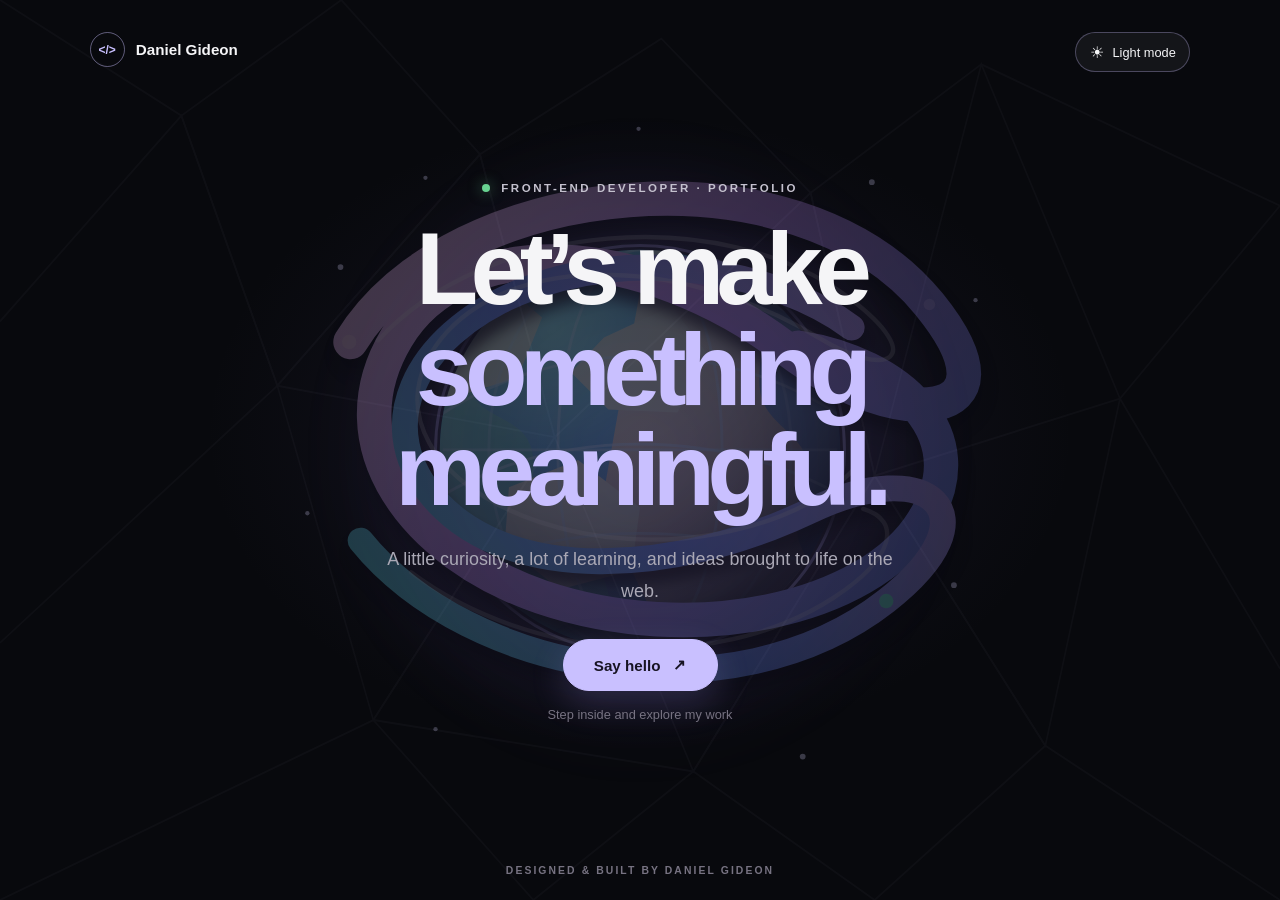
==== Working Files/index.html @ 0d471f46 "Prepare portfolio for GitHub Pages Co-authored-by: Copilot <223556219+Copilot@users.noreply.github.c" ====
<!DOCTYPE html>
<html lang="en">
<head>
    <meta charset="UTF-8">
    <meta name="viewport" content="width=device-width, initial-scale=1.0">
    <meta name="theme-color" content="#08090d">
    <meta
        name="description"
        content="Welcome to the portfolio of Daniel Gideon, a front-end developer."
    >
    <title>Welcome | Daniel Gideon</title>
    <link rel="stylesheet" href="welcome.css">
</head>
<body>
    <main class="welcome-stage">
        <a class="welcome-brand" href="index.html" aria-label="Daniel Gideon home">
            <span class="brand-mark">&lt;/&gt;</span>
            <span>Daniel Gideon</span>
        </a>
        <button
            class="welcome-theme-toggle"
            id="welcome-theme-toggle"
            type="button"
            aria-label="Switch to light mode"
            aria-pressed="false"
        >
            <span class="welcome-theme-icon" aria-hidden="true">☀</span>
            <span class="welcome-theme-text">Light mode</span>
        </button>

        <div class="welcome-glow" aria-hidden="true"></div>
        <img
            class="welcome-globe"
            src="../Images/contact-globe.svg"
            alt=""
            aria-hidden="true"
        >

        <section class="welcome-content" aria-labelledby="welcome-title">
            <p class="welcome-eyebrow">
                <span class="welcome-status"></span>
                FRONT-END DEVELOPER · PORTFOLIO
            </p>
            <h1 id="welcome-title">
                Let’s make<br>
                <span>something meaningful.</span>
            </h1>
            <p class="welcome-description">
                A little curiosity, a lot of learning, and ideas brought to life on the web.
            </p>
            <a class="welcome-cta" id="enter-portfolio" href="portfolio.html">
                Say hello
                <span class="cta-arrow" aria-hidden="true">↗</span>
            </a>
            <p class="welcome-hint">Step inside and explore my work</p>
        </section>

        <p class="welcome-footer">DESIGNED &amp; BUILT BY DANIEL GIDEON</p>
    </main>
    <script src="welcome.js"></script>
</body>
</html>
---- Working Files/welcome.css ----
:root {
    color-scheme: dark;
    --welcome-bg: #08090d;
    --welcome-text: #f5f5f7;
    --welcome-muted: #aaa8b5;
    --welcome-violet: #c9c0ff;
    --welcome-violet-bright: #ded8ff;
    --welcome-button-text: #171323;
    --welcome-toggle-bg: rgb(255 255 255 / 5%);
    --welcome-toggle-border: rgb(201 192 255 / 30%);
}

* {
    box-sizing: border-box;
}

html,
body {
    min-width: 320px;
    min-height: 100%;
    margin: 0;
}

body {
    min-height: 100vh;
    overflow: hidden;
    background: var(--welcome-bg);
    color: var(--welcome-text);
    font-family: "Segoe UI", Arial, sans-serif;
    transition: background-color 350ms ease, color 350ms ease;
}

.welcome-stage {
    position: relative;
    display: grid;
    min-height: 100vh;
    place-items: center;
    isolation: isolate;
    overflow: hidden;
    padding: 6rem 1.5rem;
    background:
        radial-gradient(ellipse at 50% 48%, rgb(91 77 145 / 16%), transparent 48%),
        var(--welcome-bg);
    transition: background 350ms ease;
}

.welcome-stage::before {
    position: absolute;
    z-index: -2;
    inset: 0;
    background: url("../Images/hero-mesh.svg") center / cover no-repeat;
    content: "";
    opacity: 0.32;
    pointer-events: none;
}

.welcome-stage::after {
    position: fixed;
    z-index: 5;
    inset: 0;
    background:
        radial-gradient(ellipse at 50% 50%, #282039 0%, #111018 58%, #08090d 100%);
    content: "";
    pointer-events: none;
    transform: translateY(102%);
    transition: transform 850ms cubic-bezier(0.76, 0, 0.24, 1);
}

.welcome-stage.is-entering::after {
    transform: translateY(0);
}

.welcome-brand {
    position: absolute;
    z-index: 1;
    top: 2rem;
    left: clamp(1.5rem, 7vw, 6rem);
    display: inline-flex;
    align-items: center;
    gap: 0.7rem;
    color: var(--welcome-text);
    font-size: 0.95rem;
    font-weight: 700;
    text-decoration: none;
}

.welcome-theme-toggle {
    position: absolute;
    z-index: 1;
    top: 2rem;
    right: clamp(1.5rem, 7vw, 6rem);
    display: inline-flex;
    min-height: 40px;
    align-items: center;
    gap: 0.55rem;
    padding: 0.55rem 0.85rem;
    border: 1px solid var(--welcome-toggle-border);
    border-radius: 999px;
    background: var(--welcome-toggle-bg);
    color: var(--welcome-text);
    font: inherit;
    font-size: 0.8rem;
    cursor: pointer;
    transition: color 250ms ease, background-color 250ms ease, border-color 250ms ease;
}

.welcome-theme-toggle:hover,
.welcome-theme-toggle:focus-visible {
    border-color: var(--welcome-violet);
    background: rgb(201 192 255 / 12%);
}

.welcome-theme-toggle:focus-visible {
    outline: 2px solid var(--welcome-violet);
    outline-offset: 4px;
}

.welcome-theme-icon {
    font-size: 1rem;
}

.brand-mark {
    display: grid;
    width: 35px;
    height: 35px;
    place-items: center;
    border: 1px solid rgb(201 192 255 / 45%);
    border-radius: 50%;
    color: var(--welcome-violet);
    font-size: 0.75rem;
}

.welcome-glow {
    position: absolute;
    z-index: -1;
    top: 50%;
    left: 50%;
    width: min(60vw, 680px);
    aspect-ratio: 1;
    border-radius: 50%;
    background: radial-gradient(circle, rgb(134 109 211 / 14%), transparent 68%);
    filter: blur(18px);
    transform: translate(-50%, -50%);
}

.welcome-globe {
    position: absolute;
    z-index: -1;
    top: 50%;
    left: 50%;
    width: min(70vw, 720px);
    opacity: 0.24;
    pointer-events: none;
    transform: translate(-50%, -50%);
    animation: welcome-orbit 18s ease-in-out infinite alternate;
}

.welcome-content {
    width: min(100%, 900px);
    text-align: center;
    animation: welcome-arrive 900ms cubic-bezier(0.2, 0.7, 0.2, 1) both;
}

.welcome-eyebrow {
    display: inline-flex;
    align-items: center;
    gap: 0.7rem;
    margin: 0 0 1.6rem;
    color: #c4c1ce;
    font-size: 0.72rem;
    font-weight: 700;
    letter-spacing: 0.22em;
}

.welcome-status {
    width: 8px;
    height: 8px;
    border-radius: 50%;
    background: #68d391;
    box-shadow: 0 0 14px rgb(104 211 145 / 58%);
    animation: status-pulse 2.4s ease-in-out infinite;
}

.welcome-content h1 {
    margin: 0;
    font-size: clamp(3rem, 8vw, 6.8rem);
    font-weight: 750;
    letter-spacing: -0.075em;
    line-height: 0.98;
}

.welcome-content h1 span {
    color: var(--welcome-violet);
}

.welcome-description {
    max-width: 520px;
    margin: 1.5rem auto 2rem;
    color: var(--welcome-muted);
    font-size: clamp(0.98rem, 2vw, 1.12rem);
    line-height: 1.75;
}

.welcome-cta {
    display: inline-flex;
    min-width: 155px;
    min-height: 52px;
    align-items: center;
    justify-content: center;
    gap: 0.8rem;
    padding: 0.8rem 1.35rem;
    border: 1px solid var(--welcome-violet);
    border-radius: 999px;
    background: var(--welcome-violet);
    box-shadow: 0 12px 35px rgb(169 156 255 / 20%);
    color: var(--welcome-button-text);
    font-size: 0.95rem;
    font-weight: 750;
    text-decoration: none;
    transition: transform 180ms ease, background-color 180ms ease, box-shadow 180ms ease;
    animation: cta-glow 3.2s ease-in-out 1.2s infinite;
}

.welcome-cta:hover,
.welcome-cta:focus-visible {
    animation-play-state: paused;
    transform: translateY(-3px);
    background: var(--welcome-violet-bright);
    box-shadow: 0 16px 42px rgb(169 156 255 / 30%);
    color: var(--welcome-button-text);
}

.welcome-cta:focus-visible,
.welcome-brand:focus-visible {
    outline: 2px solid #fff;
    outline-offset: 5px;
}

.cta-arrow {
    transition: transform 180ms ease;
}

.welcome-cta:hover .cta-arrow {
    transform: translate(3px, -3px);
}

.welcome-hint {
    margin: 1rem 0 0;
    color: #777382;
    font-size: 0.8rem;
}

.welcome-footer {
    position: absolute;
    bottom: 1.5rem;
    margin: 0;
    color: #777382;
    font-size: 0.65rem;
    font-weight: 700;
    letter-spacing: 0.2em;
}

@keyframes welcome-arrive {
    from {
        opacity: 0;
        transform: translateY(22px);
    }

    to {
        opacity: 1;
        transform: translateY(0);
    }
}

@keyframes welcome-orbit {
    from {
        transform: translate(-52%, -48%) rotate(-7deg) scale(0.96);
    }

    to {
        transform: translate(-48%, -52%) rotate(7deg) scale(1.04);
    }
}

@keyframes status-pulse {
    50% {
        box-shadow: 0 0 5px rgb(104 211 145 / 32%);
        transform: scale(0.82);
    }
}

@keyframes cta-glow {
    50% {
        box-shadow: 0 12px 42px rgb(169 156 255 / 34%);
    }
}

body[data-theme="light"] {
    color-scheme: light;
    --welcome-bg: #eeecf5;
    --welcome-text: #282638;
    --welcome-muted: #686577;
    --welcome-violet: #6755bd;
    --welcome-violet-bright: #5543a8;
    --welcome-button-text: #fff;
    --welcome-toggle-bg: rgb(255 255 255 / 72%);
    --welcome-toggle-border: rgb(103 85 189 / 24%);
}

body[data-theme="light"] .welcome-stage {
    background:
        radial-gradient(ellipse at 18% 18%, rgb(177 160 238 / 34%), transparent 42%),
        radial-gradient(ellipse at 82% 76%, rgb(163 196 235 / 31%), transparent 44%),
        linear-gradient(145deg, #f4f1fa, #e9e6f1);
}

body[data-theme="light"] .welcome-stage::before {
    opacity: 0.3;
    mix-blend-mode: multiply;
}

body[data-theme="light"] .welcome-stage::after {
    background:
        radial-gradient(ellipse at 50% 50%, #ddd6f1 0%, #eeecf5 58%, #f7f5fb 100%);
}

body[data-theme="light"] .welcome-globe {
    opacity: 0.16;
}

body[data-theme="light"] .welcome-eyebrow {
    color: #656174;
}

body[data-theme="light"] .welcome-content h1 span {
    color: #6755bd;
}

body[data-theme="light"] .welcome-cta {
    background: #6755bd;
    --welcome-button-text: #fff;
}

body[data-theme="light"] .welcome-cta:hover,
body[data-theme="light"] .welcome-cta:focus-visible {
    background: #5543a8;
}

body[data-theme="light"] .welcome-hint,
body[data-theme="light"] .welcome-footer {
    color: #777386;
}

@media (max-width: 600px) {
    .welcome-stage {
        padding: 5rem 1.25rem;
    }

    .welcome-brand {
        top: 1.25rem;
        left: 1.25rem;
    }

    .welcome-theme-toggle {
        top: 1.25rem;
        right: 1.25rem;
    }

    .welcome-globe {
        width: min(115vw, 600px);
        opacity: 0.2;
    }

    .welcome-content h1 {
        font-size: clamp(2.8rem, 12vw, 4.4rem);
    }

    .welcome-eyebrow {
        font-size: 0.62rem;
        letter-spacing: 0.15em;
    }

    .welcome-footer {
        font-size: 0.55rem;
        letter-spacing: 0.13em;
    }
}

@media (prefers-reduced-motion: reduce) {
    *,
    *::before,
    *::after {
        animation-duration: 0.01ms !important;
        animation-iteration-count: 1 !important;
        scroll-behavior: auto !important;
        transition-duration: 0.01ms !important;
    }

    .welcome-status,
    .welcome-cta {
        animation: none;
    }
}
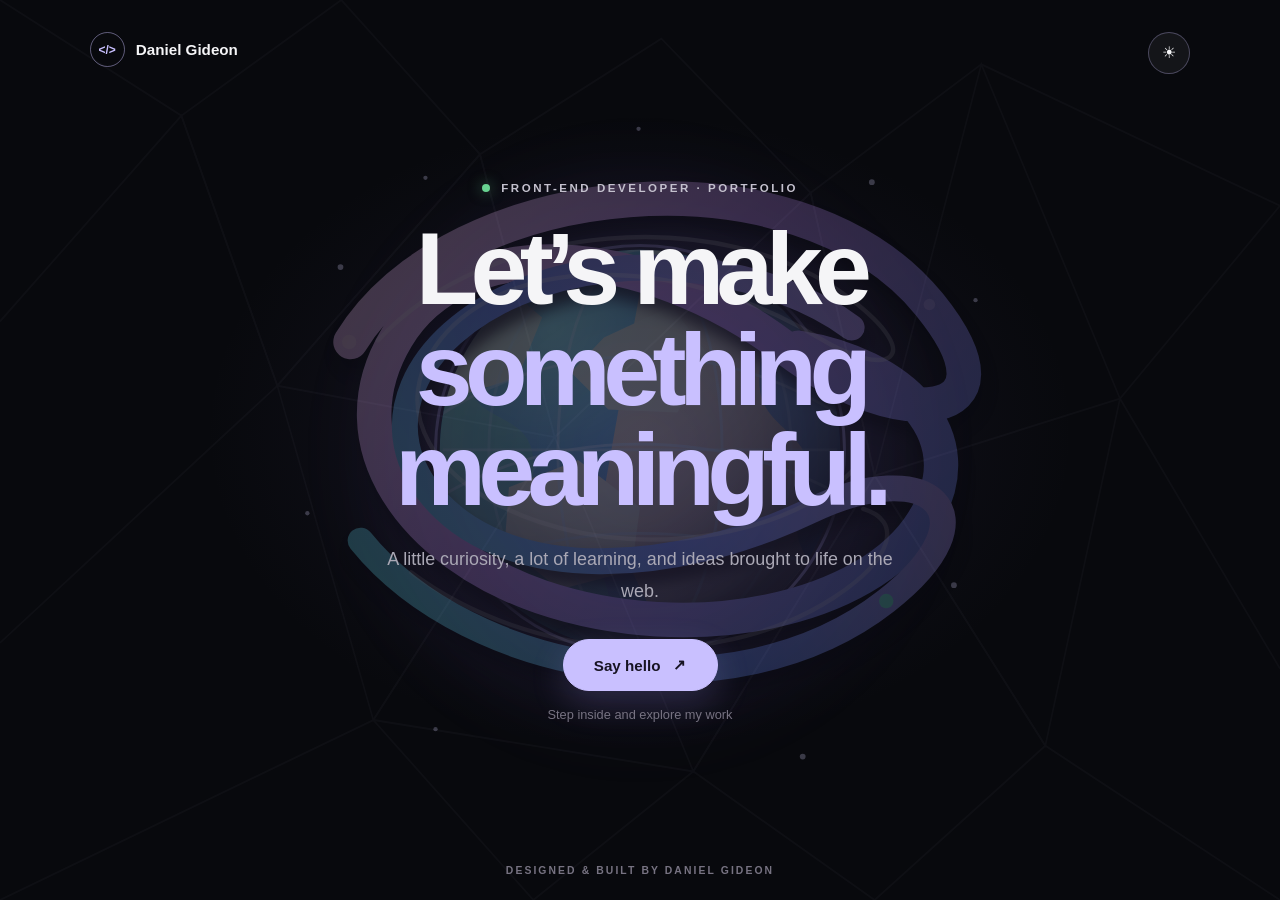
==== commit 0179bfbf: "Polish portfolio theme and project visuals Co-authored-by: Copilot <223556219+Copilot@users.noreply." ====
--- a/Working Files/index.html
+++ b/Working Files/index.html
@@ -25,7 +25,6 @@
             aria-pressed="false"
         >
             <span class="welcome-theme-icon" aria-hidden="true">☀</span>
-            <span class="welcome-theme-text">Light mode</span>
         </button>
 
         <div class="welcome-glow" aria-hidden="true"></div>
--- a/Working Files/welcome.css
+++ b/Working Files/welcome.css
@@ -89,17 +89,18 @@
     z-index: 1;
     top: 2rem;
     right: clamp(1.5rem, 7vw, 6rem);
-    display: inline-flex;
-    min-height: 40px;
+    display: grid;
+    width: 42px;
+    height: 42px;
     align-items: center;
-    gap: 0.55rem;
-    padding: 0.55rem 0.85rem;
+    justify-items: center;
+    padding: 0;
     border: 1px solid var(--welcome-toggle-border);
-    border-radius: 999px;
+    border-radius: 50%;
     background: var(--welcome-toggle-bg);
     color: var(--welcome-text);
     font: inherit;
-    font-size: 0.8rem;
+    font-size: 1rem;
     cursor: pointer;
     transition: color 250ms ease, background-color 250ms ease, border-color 250ms ease;
 }
@@ -116,7 +117,7 @@
 }
 
 .welcome-theme-icon {
-    font-size: 1rem;
+    line-height: 1;
 }
 
 .brand-mark {
